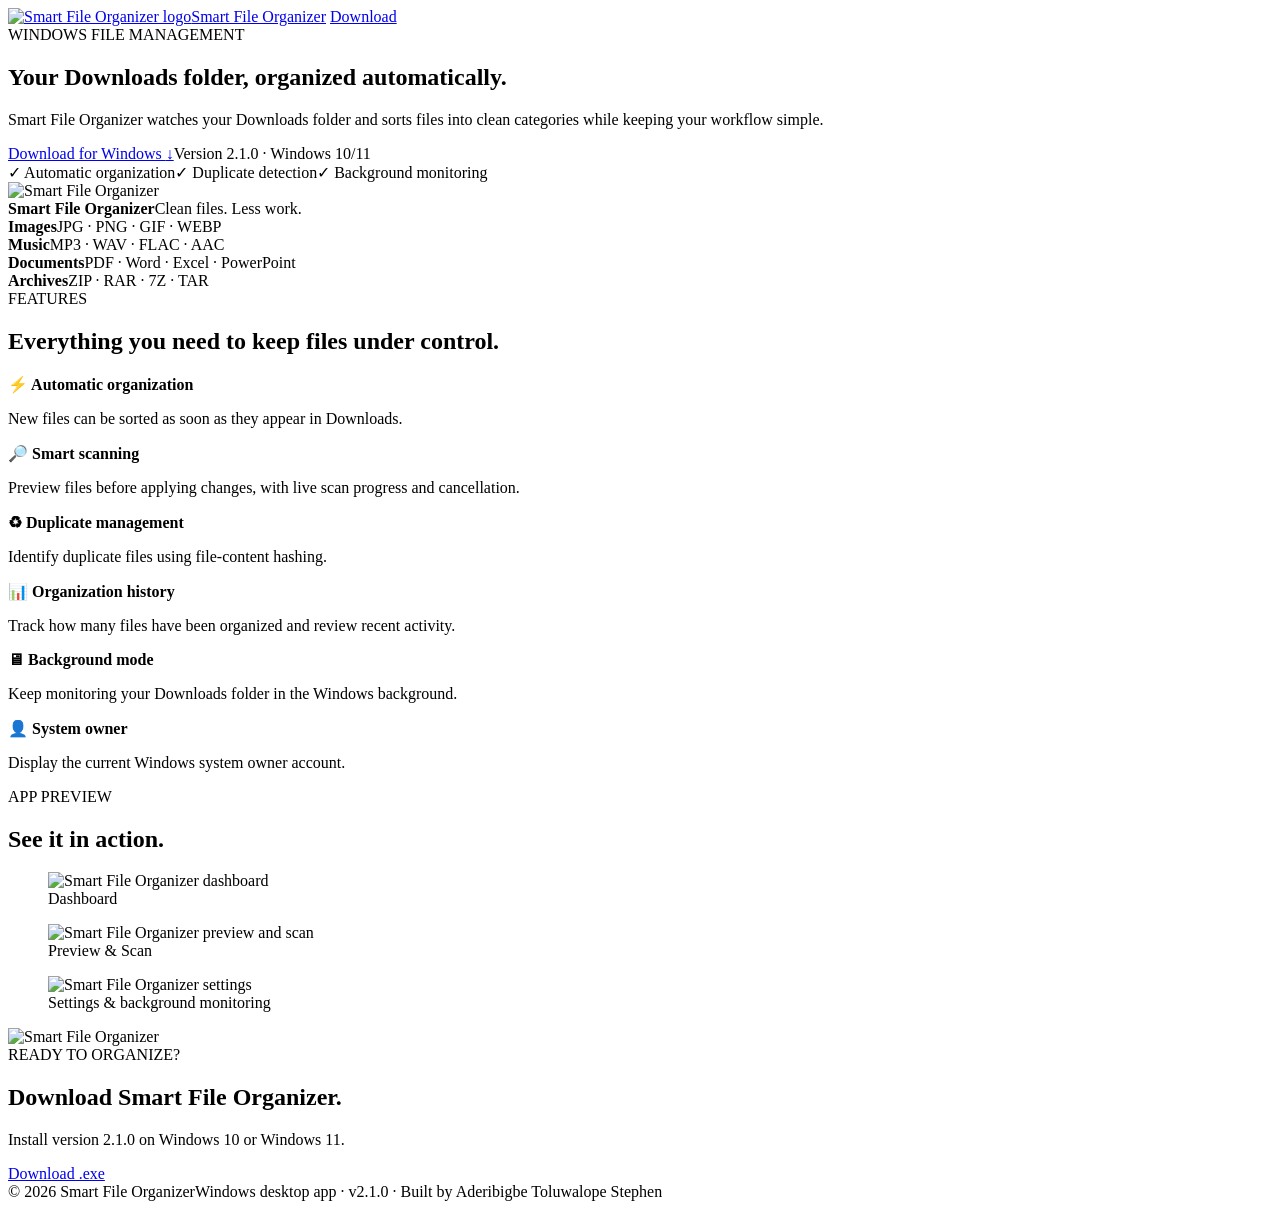
==== index.html @ c519a571 "Add Vercel-ready landing page" ====
<!doctype html>
<html lang="en">
<head>
<meta charset="UTF-8">
<meta name="viewport" content="width=device-width, initial-scale=1.0">
<meta name="description" content="Smart File Organizer automatically organizes your Downloads folder into clean categories.">
<title>Smart File Organizer — Windows File Organizer</title>
<link rel="icon" href="/public/logo.png">
<link rel="stylesheet" href="/style.css">
</head>
<body>
<header class="nav">
<a class="brand" href="/"><img src="/public/logo.png" alt="Smart File Organizer logo"><span>Smart File Organizer</span></a>
<a class="nav-download" href="https://github.com/aderibigbetoluwalopestephen-maker/Smart-File-Organizer/releases/download/v2.1.0/Smart-File-Organizer-Setup-2.1.0.exe">Download</a>
</header>
<main>
<section class="hero">
<div class="hero-copy">
<span class="eyebrow">WINDOWS FILE MANAGEMENT</span>
<h1>Your Downloads folder, <span>organized automatically.</span></h1>
<p>Smart File Organizer watches your Downloads folder and sorts files into clean categories while keeping your workflow simple.</p>
<div class="actions"><a class="primary" href="https://github.com/aderibigbetoluwalopestephen-maker/Smart-File-Organizer/releases/download/v2.1.0/Smart-File-Organizer-Setup-2.1.0.exe">Download for Windows <span>↓</span></a><span class="version">Version 2.1.0 · Windows 10/11</span></div>
<div class="trust"><span>✓ Automatic organization</span><span>✓ Duplicate detection</span><span>✓ Background monitoring</span></div>
</div>
<div class="hero-card"><img src="/public/logo.png" alt="Smart File Organizer"><div><strong>Smart File Organizer</strong><span>Clean files. Less work.</span></div></div>
</section>
<section class="stats">
<div><strong>Images</strong><span>JPG · PNG · GIF · WEBP</span></div>
<div><strong>Music</strong><span>MP3 · WAV · FLAC · AAC</span></div>
<div><strong>Documents</strong><span>PDF · Word · Excel · PowerPoint</span></div>
<div><strong>Archives</strong><span>ZIP · RAR · 7Z · TAR</span></div>
</section>
<section class="features"><div class="section-heading"><span class="eyebrow">FEATURES</span><h2>Everything you need to keep files under control.</h2></div>
<div class="grid">
<article><b>⚡ Automatic organization</b><p>New files can be sorted as soon as they appear in Downloads.</p></article>
<article><b>🔎 Smart scanning</b><p>Preview files before applying changes, with live scan progress and cancellation.</p></article>
<article><b>♻ Duplicate management</b><p>Identify duplicate files using file-content hashing.</p></article>
<article><b>📊 Organization history</b><p>Track how many files have been organized and review recent activity.</p></article>
<article><b>🖥 Background mode</b><p>Keep monitoring your Downloads folder in the Windows background.</p></article>
<article><b>👤 System owner</b><p>Display the current Windows system owner account.</p></article>
</div></section>
<section class="preview"><div class="section-heading"><span class="eyebrow">APP PREVIEW</span><h2>See it in action.</h2></div>
<div class="screens">
<figure><img src="/public/screenshots/dashboard.png" alt="Smart File Organizer dashboard"><figcaption>Dashboard</figcaption></figure>
<figure><img src="/public/screenshots/preview-scan.png" alt="Smart File Organizer preview and scan"><figcaption>Preview &amp; Scan</figcaption></figure>
<figure><img src="/public/screenshots/settings.png" alt="Smart File Organizer settings"><figcaption>Settings &amp; background monitoring</figcaption></figure>
</div></section>
<section class="download-panel"><img src="/public/logo.png" alt="Smart File Organizer"><div><span class="eyebrow">READY TO ORGANIZE?</span><h2>Download Smart File Organizer.</h2><p>Install version 2.1.0 on Windows 10 or Windows 11.</p></div><a class="primary" href="https://github.com/aderibigbetoluwalopestephen-maker/Smart-File-Organizer/releases/download/v2.1.0/Smart-File-Organizer-Setup-2.1.0.exe">Download .exe</a></section>
</main>
<footer><span>© 2026 Smart File Organizer</span><span>Windows desktop app · v2.1.0 · Built by Aderibigbe Toluwalope Stephen</span></footer>
</body>
</html>
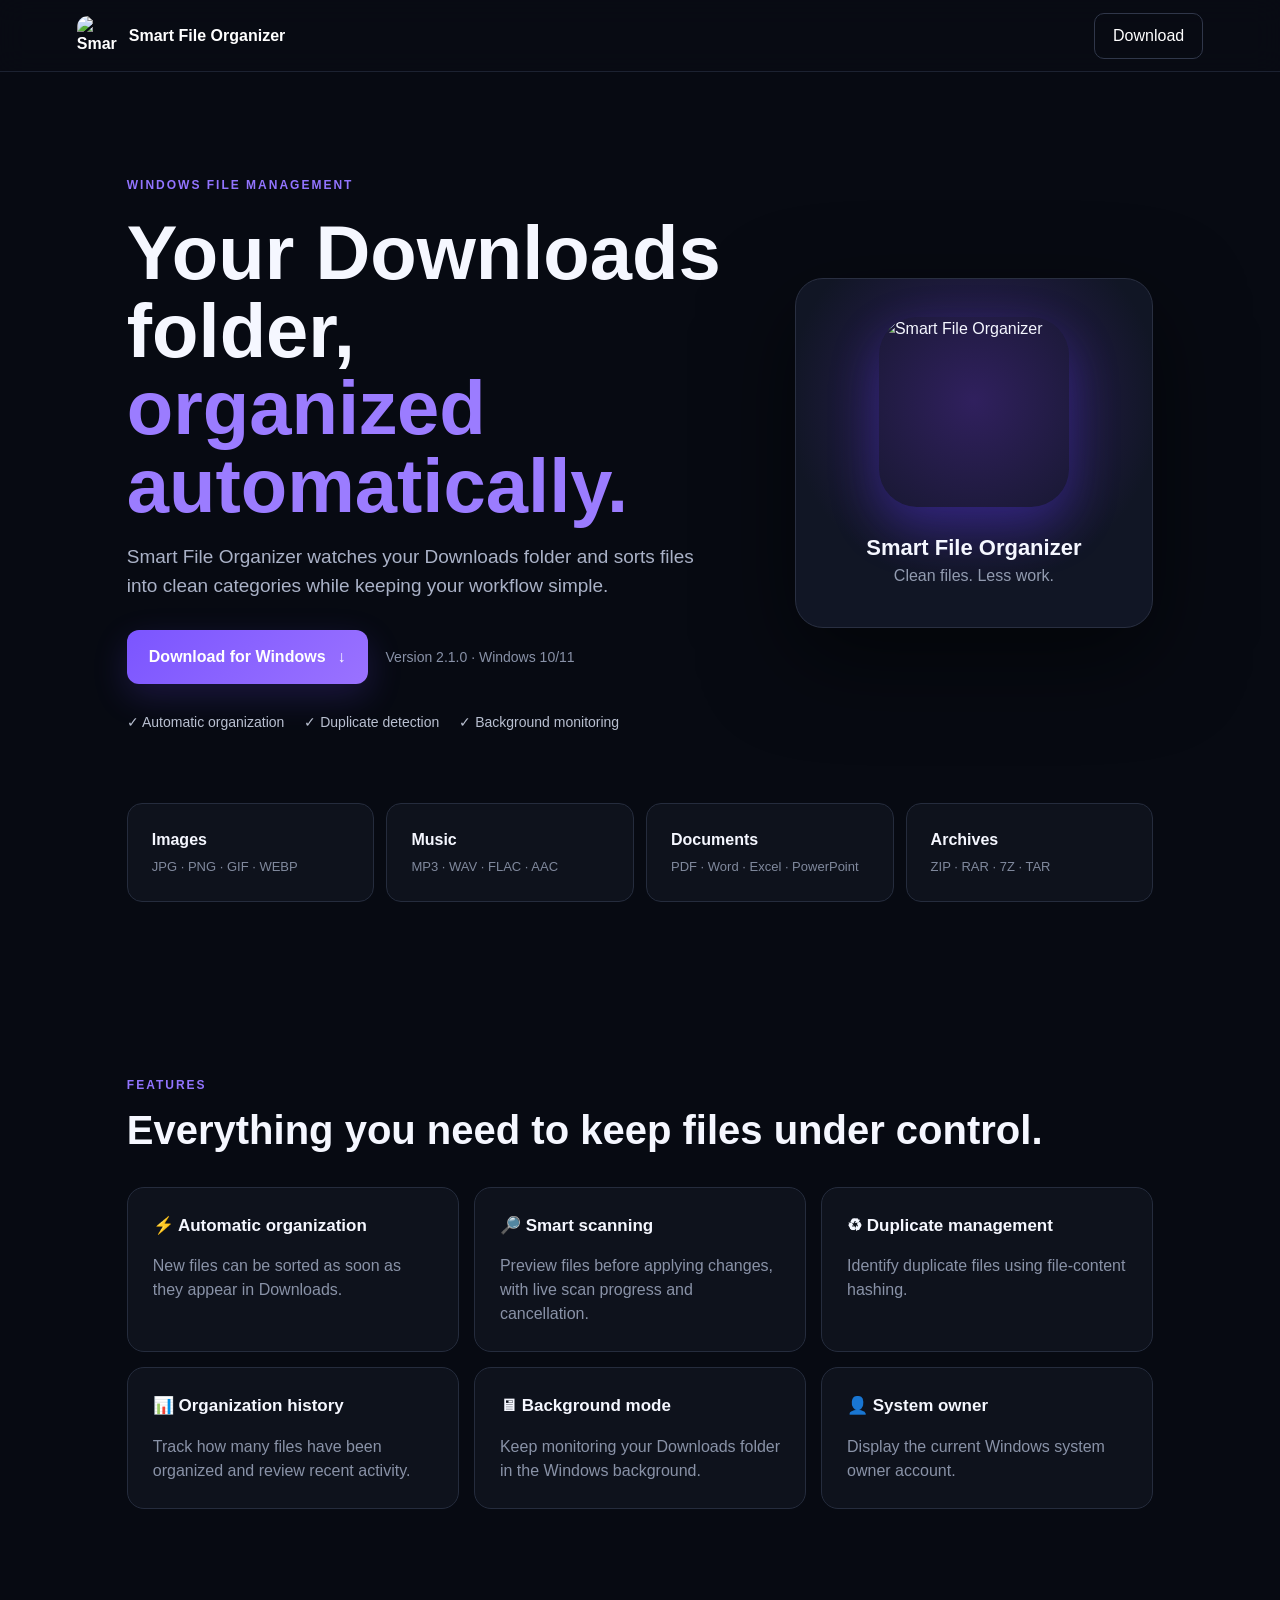
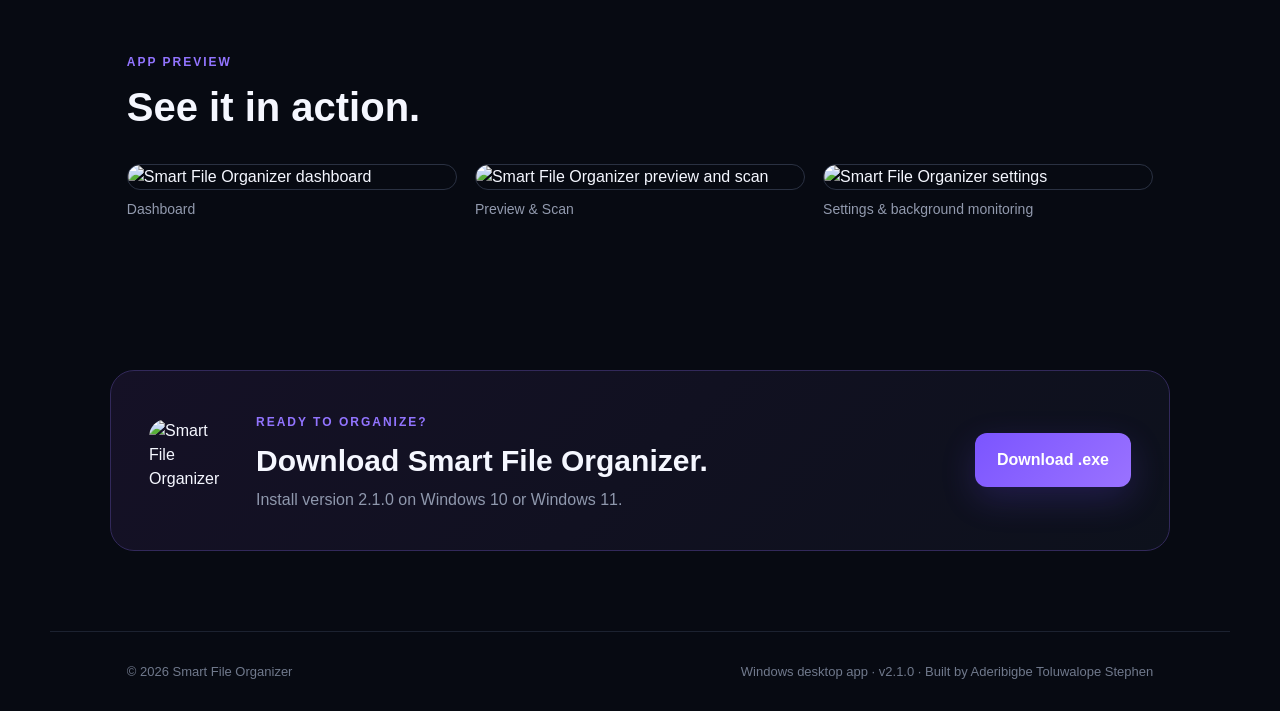
==== commit 7bcf3731: "Change favicon link from logo.png to icon.ico" ====
--- a/index.html
+++ b/index.html
@@ -5,7 +5,7 @@
 <meta name="viewport" content="width=device-width, initial-scale=1.0">
 <meta name="description" content="Smart File Organizer automatically organizes your Downloads folder into clean categories.">
 <title>Smart File Organizer — Windows File Organizer</title>
-<link rel="icon" href="/public/logo.png">
+<link rel="icon" href="/public/icon.ico">
 <link rel="stylesheet" href="/style.css">
 </head>
 <body>
@@ -49,4 +49,4 @@
 </main>
 <footer><span>© 2026 Smart File Organizer</span><span>Windows desktop app · v2.1.0 · Built by Aderibigbe Toluwalope Stephen</span></footer>
 </body>
-</html>+</html>
--- a/style.css
+++ b/style.css
@@ -0,0 +1 @@
+*{box-sizing:border-box}body{margin:0;font-family:Inter,Segoe UI,Arial,sans-serif;background:#070a12;color:#f5f7ff;line-height:1.5}.nav{height:72px;display:flex;align-items:center;justify-content:space-between;padding:0 6%;border-bottom:1px solid #1c2231;background:#090c15cc;backdrop-filter:blur(14px);position:sticky;top:0;z-index:10}.brand{display:flex;align-items:center;gap:12px;color:#fff;text-decoration:none;font-weight:700}.brand img{width:40px;height:40px;border-radius:11px}.nav-download{color:#fff;text-decoration:none;padding:10px 18px;border:1px solid #30374a;border-radius:10px}.hero{max-width:1180px;margin:0 auto;padding:100px 6% 70px;display:grid;grid-template-columns:1.25fr .75fr;gap:70px;align-items:center}.eyebrow{font-size:12px;letter-spacing:2px;color:#9274ff;font-weight:800}.hero h1{font-size:clamp(44px,6vw,76px);line-height:1.02;margin:18px 0}.hero h1 span{color:#9b7cff}.hero p{font-size:19px;color:#aab2c7;max-width:650px}.actions{display:flex;align-items:center;gap:18px;flex-wrap:wrap;margin-top:30px}.primary{display:inline-flex;align-items:center;gap:12px;background:linear-gradient(135deg,#7b55ff,#9a72ff);color:#fff;text-decoration:none;font-weight:800;padding:15px 22px;border-radius:12px;box-shadow:0 12px 35px #6e4cff33}.version{color:#8992a8;font-size:14px}.trust{display:flex;gap:20px;flex-wrap:wrap;color:#b9c0d1;font-size:14px;margin-top:28px}.hero-card{min-height:350px;border:1px solid #292f41;border-radius:28px;background:radial-gradient(circle at 50% 35%,#30205e,#111625 65%);display:flex;flex-direction:column;justify-content:center;align-items:center;box-shadow:0 30px 90px #0008}.hero-card img{width:190px;height:190px;border-radius:38px;box-shadow:0 20px 50px #5b39ff55}.hero-card div{text-align:center;margin-top:24px}.hero-card strong{display:block;font-size:22px}.hero-card span{color:#929bb0}.stats{max-width:1180px;margin:0 auto 100px;padding:0 6%;display:grid;grid-template-columns:repeat(4,1fr);gap:12px}.stats div{padding:24px;border:1px solid #252c3d;background:#0e121c;border-radius:15px}.stats strong,.stats span{display:block}.stats span{color:#80899d;font-size:13px;margin-top:5px}.features,.preview{max-width:1180px;margin:0 auto;padding:70px 6%}.section-heading h2{font-size:40px;line-height:1.1;margin:12px 0 35px}.grid{display:grid;grid-template-columns:repeat(3,1fr);gap:15px}.grid article{padding:25px;border:1px solid #252c3d;border-radius:17px;background:#0e121c}.grid b{font-size:17px}.grid p{color:#8992a7;margin-bottom:0}.screens{display:grid;grid-template-columns:repeat(3,1fr);gap:18px}.screens figure{margin:0}.screens img{width:100%;border-radius:15px;border:1px solid #2a3142;display:block}.screens figcaption{color:#929aae;margin-top:9px;font-size:14px}.download-panel{max-width:1060px;margin:80px auto;padding:38px;display:flex;align-items:center;gap:25px;border:1px solid #32295a;border-radius:24px;background:linear-gradient(135deg,#151126,#0d111c)}.download-panel img{width:82px;height:82px;border-radius:18px}.download-panel h2{margin:5px 0;font-size:30px}.download-panel p{margin:0;color:#8f98ad}.download-panel .primary{margin-left:auto;white-space:nowrap}footer{max-width:1180px;margin:80px auto 0;padding:30px 6%;display:flex;justify-content:space-between;color:#70798c;border-top:1px solid #1c2230;font-size:13px}@media(max-width:850px){.hero{grid-template-columns:1fr;padding-top:65px}.stats,.grid,.screens{grid-template-columns:1fr 1fr}.download-panel{margin:50px 6%;flex-wrap:wrap}.download-panel .primary{margin-left:0}footer{margin-top:40px}}@media(max-width:560px){.nav{padding:0 5%}.nav-download{display:none}.hero{padding-left:5%;padding-right:5%}.stats,.features,.preview{padding-left:5%;padding-right:5%}.stats,.grid,.screens{grid-template-columns:1fr}.hero h1{font-size:46px}.hero-card{min-height:290px}.download-panel{margin-left:5%;margin-right:5%;padding:25px}footer{flex-direction:column;gap:8px}}
